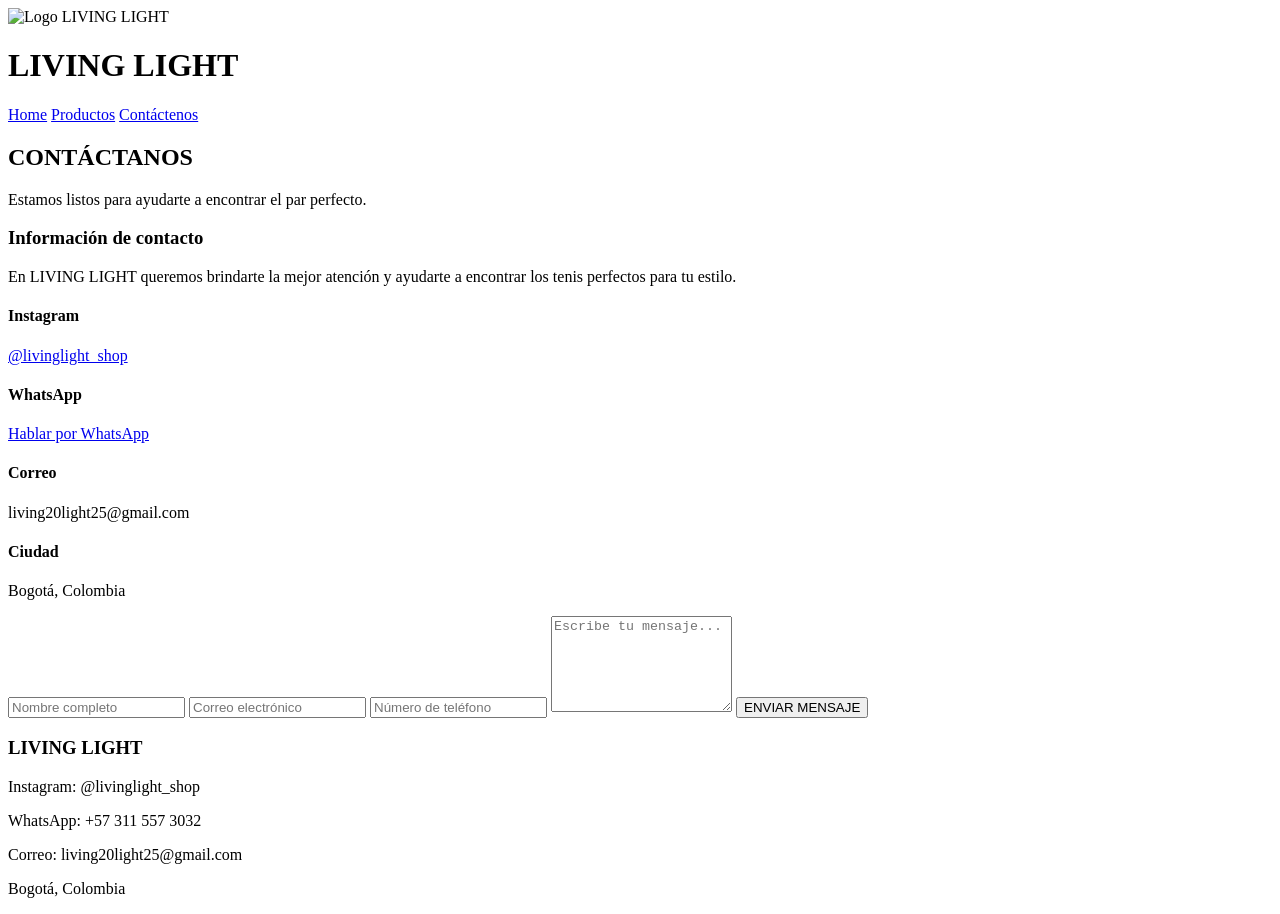
==== contacto.html @ a503811d "Add files via upload" ====
<!-- contacto.html -->

<!DOCTYPE html>
<html lang="es">

<head>
    <meta charset="UTF-8">
    <meta name="viewport" content="width=device-width, initial-scale=1.0">

    <title>Contáctenos | LIVING LIGHT</title>

    <link rel="stylesheet" href="css/styles.css">

    <!-- GOOGLE FONTS -->
    <link rel="preconnect" href="https://fonts.googleapis.com">
    <link href="https://fonts.googleapis.com/css2?family=Poppins:wght@300;400;500;600;700&display=swap" rel="stylesheet">
</head>

<body>

    <!-- ========================= -->
    <!-- HEADER -->
    <!-- ========================= -->

    <header class="header">

    <div class="logo">

        <img src="img/logo.png" alt="Logo LIVING LIGHT">

        <h1>LIVING LIGHT</h1>

    </div>

    <nav class="navbar">

        <a href="index.html">Home</a>

        <a href="productos.html">Productos</a>

        <a href="contacto.html">Contáctenos</a>

    </nav>

</header>


    <!-- ========================= -->
    <!-- HERO CONTACTO -->
    <!-- ========================= -->

    <section class="contact-hero">

        <h2>CONTÁCTANOS</h2>

        <p>
            Estamos listos para ayudarte a encontrar el par perfecto.
        </p>

    </section>


    <!-- ========================= -->
    <!-- CONTACTO -->
    <!-- ========================= -->

    <section class="contact-section">

        <div class="contact-container">


            <!-- INFORMACIÓN -->

            <div class="contact-info">

                <h3>Información de contacto</h3>

                <p>
                    En LIVING LIGHT queremos brindarte la mejor atención y ayudarte
                    a encontrar los tenis perfectos para tu estilo.
                </p>

                <div class="contact-box">

                    <h4>Instagram</h4>

                    <a href="https://www.instagram.com/livinglight_shop?igsh=MWU5bjk3N3hiM2N3dQ%3D%3D&utm_source=qr" target="_blank">
                        @livinglight_shop
                    </a>

                </div>


                <div class="contact-box">

                    <h4>WhatsApp</h4>

                    <a href="https://wa.link/cfffud" target="_blank">
                        Hablar por WhatsApp
                    </a>

                </div>


                <div class="contact-box">

                    <h4>Correo</h4>

                    <p>living20light25@gmail.com</p>

                </div>


                <div class="contact-box">

                    <h4>Ciudad</h4>

                    <p>Bogotá, Colombia</p>

                </div>

            </div>


            <!-- FORMULARIO -->

            <div class="contact-form">

                <form>

                    <input type="text" placeholder="Nombre completo" required>

                    <input type="email" placeholder="Correo electrónico" required>

                    <input type="tel" placeholder="Número de teléfono">

                    <textarea placeholder="Escribe tu mensaje..." rows="6"></textarea>

                    <button type="submit">
                        ENVIAR MENSAJE
                    </button>

                </form>

            </div>

        </div>

    </section>


    <!-- ========================= -->
    <!-- FOOTER -->
    <!-- ========================= -->

    <footer class="footer">

        <h3>LIVING LIGHT</h3>

        <p>Instagram: @livinglight_shop</p>
        <p>WhatsApp: +57 311 557 3032</p>
        <p>Correo: living20light25@gmail.com</p>
        <p>Bogotá, Colombia</p>

    </footer>

</body>
</html>
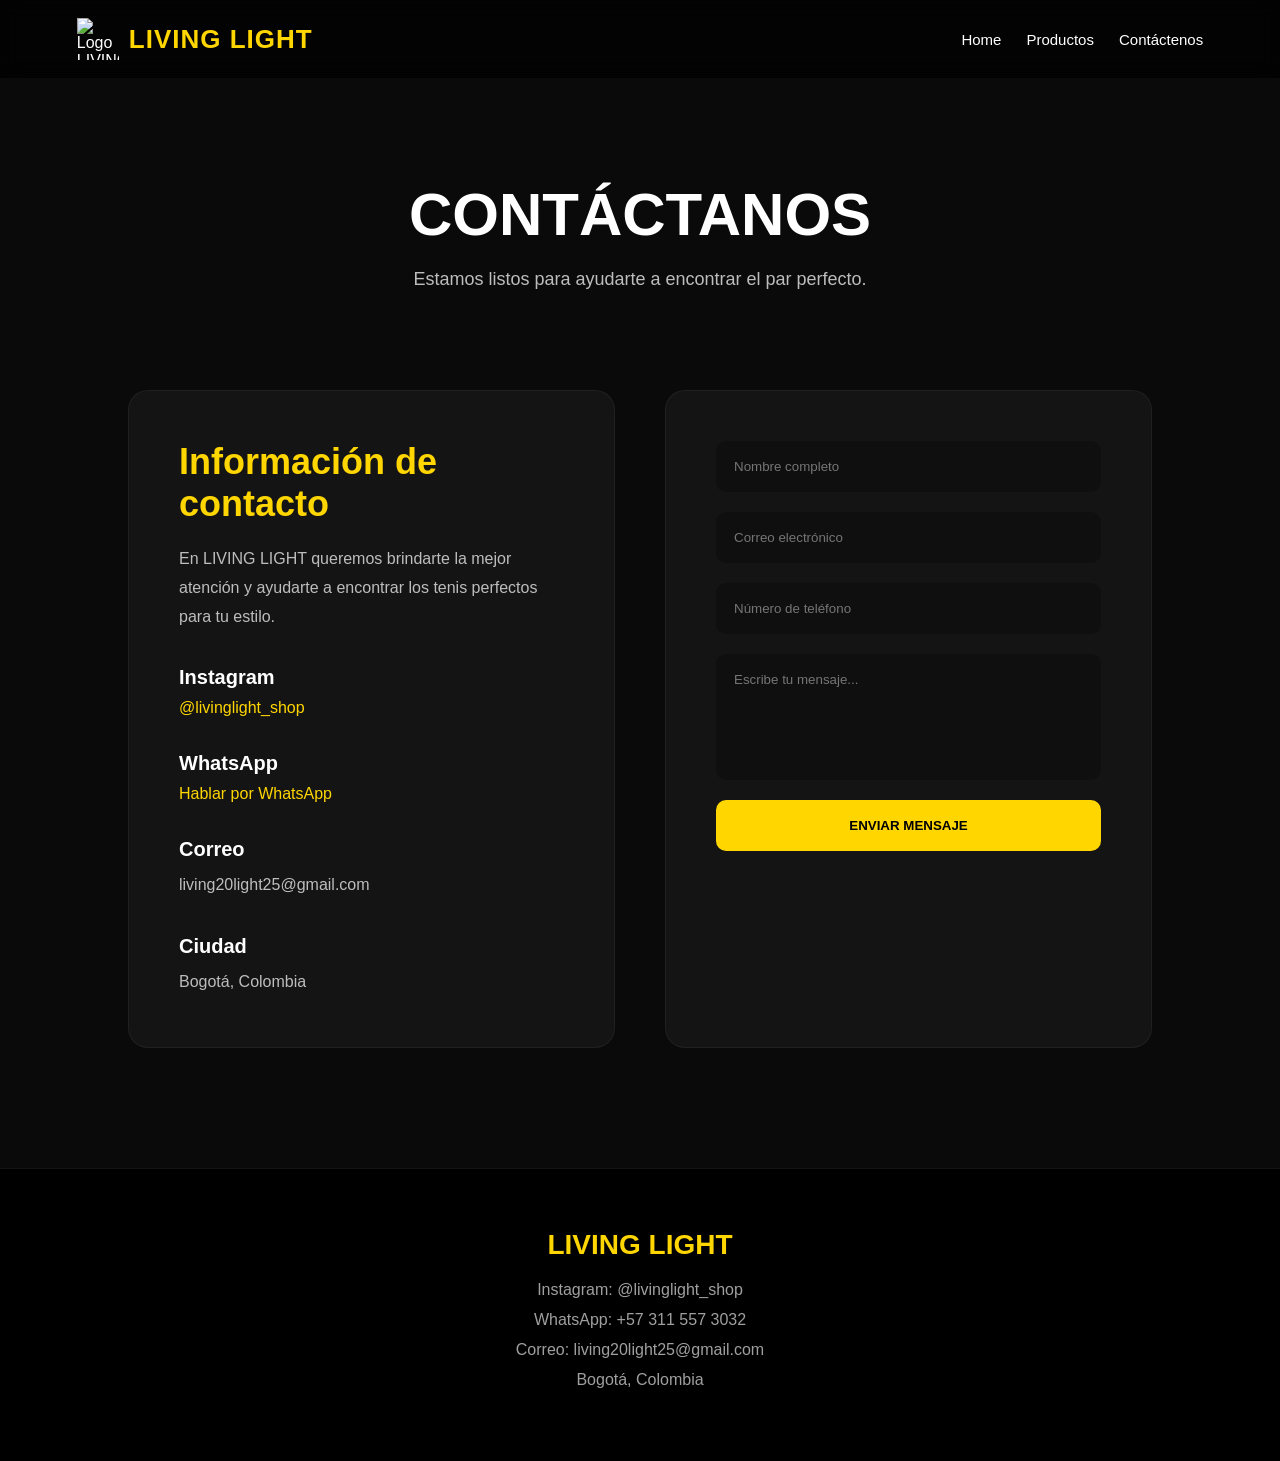
==== commit 128c3941: "Update contacto.html" ====
--- a/contacto.html
+++ b/contacto.html
@@ -9,7 +9,7 @@
 
     <title>Contáctenos | LIVING LIGHT</title>
 
-    <link rel="stylesheet" href="css/styles.css">
+    <link rel="stylesheet" href="styles.css">
 
     <!-- GOOGLE FONTS -->
     <link rel="preconnect" href="https://fonts.googleapis.com">
@@ -165,4 +165,4 @@
     </footer>
 
 </body>
-</html>+</html>
--- a/styles.css
+++ b/styles.css
@@ -0,0 +1,623 @@
+/* ========================= */
+/* RESET */
+/* ========================= */
+
+*{
+    margin: 0;
+    padding: 0;
+    box-sizing: border-box;
+}
+
+
+/* ========================= */
+/* BODY */
+/* ========================= */
+
+body{
+    font-family: 'Poppins', sans-serif;
+    background-color: #0a0a0a;
+    color: white;
+}
+
+
+/* ========================= */
+/* HEADER */
+/* ========================= */
+
+.header{
+    width: 100%;
+    padding: 18px 6%;
+
+    display: flex;
+    justify-content: space-between;
+    align-items: center;
+
+    position: fixed;
+    top: 0;
+    left: 0;
+
+    background-color: rgba(0,0,0,0.7);
+    backdrop-filter: blur(10px);
+
+    z-index: 1000;
+}
+
+
+/* ========================= */
+/* LOGO */
+/* ========================= */
+
+.logo{
+    display: flex;
+    align-items: center;
+    gap: 10px;
+
+    flex-shrink: 0;
+}
+
+.logo img{
+    width: 42px;
+    height: 42px;
+
+    object-fit: contain;
+
+    transition: 0.3s;
+}
+
+.logo img:hover{
+    transform: rotate(10deg) scale(1.1);
+}
+
+.logo h1{
+    font-size: 26px;
+    color: #FFD600;
+    letter-spacing: 1px;
+
+    white-space: nowrap;
+}
+
+
+/* ========================= */
+/* NAVBAR */
+/* ========================= */
+
+.navbar{
+    display: flex;
+    align-items: center;
+    gap: 25px;
+
+    flex-wrap: nowrap;
+}
+
+.navbar a{
+    color: white;
+    text-decoration: none;
+
+    font-size: 15px;
+    font-weight: 500;
+
+    transition: 0.3s;
+
+    position: relative;
+
+    white-space: nowrap;
+}
+
+.navbar a::after{
+    content: "";
+
+    width: 0%;
+    height: 2px;
+
+    background-color: #FFD600;
+
+    position: absolute;
+    left: 0;
+    bottom: -5px;
+
+    transition: 0.3s;
+}
+
+.navbar a:hover::after{
+    width: 100%;
+}
+
+.navbar a:hover{
+    color: #FFD600;
+}
+
+
+/* ========================= */
+/* HERO */
+/* ========================= */
+
+.hero{
+    width: 100%;
+    height: 100vh;
+
+    background-image:
+    linear-gradient(
+        rgba(0,0,0,0.65),
+        rgba(0,0,0,0.75)
+    ),
+    url('../img/banner.jpeg');
+
+    background-size: cover;
+    background-position: center;
+
+    display: flex;
+    justify-content: center;
+    align-items: center;
+
+    text-align: center;
+    padding: 0 10%;
+}
+
+.hero-content{
+    max-width: 900px;
+}
+
+.hero-content h2{
+    font-size: 72px;
+    line-height: 1.1;
+    margin-bottom: 25px;
+    font-weight: 700;
+}
+
+.hero-content p{
+    font-size: 18px;
+    color: #d1d1d1;
+    line-height: 1.8;
+    margin-bottom: 40px;
+}
+
+
+/* ========================= */
+/* BOTÓN */
+/* ========================= */
+
+.btn{
+    display: inline-block;
+
+    padding: 16px 40px;
+
+    background-color: #FFD600;
+    color: black;
+
+    text-decoration: none;
+    font-weight: 600;
+
+    border-radius: 8px;
+
+    transition: 0.3s;
+}
+
+.btn:hover{
+    transform: translateY(-5px);
+    background-color: white;
+}
+
+
+/* ========================= */
+/* INFO */
+/* ========================= */
+
+.info-section{
+    padding: 120px 10%;
+}
+
+.info-card{
+    background-color: #141414;
+
+    padding: 60px;
+
+    border-radius: 20px;
+
+    border: 1px solid rgba(255,255,255,0.05);
+}
+
+.info-card h3{
+    color: #FFD600;
+    font-size: 38px;
+    margin-bottom: 25px;
+}
+
+.info-card p{
+    color: #cfcfcf;
+    line-height: 2;
+    font-size: 16px;
+}
+
+
+/* ========================= */
+/* FEATURES */
+/* ========================= */
+
+.features{
+    padding: 120px 10%;
+}
+
+.features h2{
+    text-align: center;
+    font-size: 52px;
+    margin-bottom: 70px;
+    color: white;
+}
+
+.features-container{
+    display: grid;
+    grid-template-columns: repeat(2,1fr);
+    gap: 30px;
+}
+
+.feature-box{
+    background-color: #141414;
+
+    padding: 50px;
+
+    border-radius: 20px;
+
+    transition: 0.4s;
+
+    border: 1px solid rgba(255,255,255,0.05);
+}
+
+.feature-box:hover{
+    transform: translateY(-10px);
+
+    border: 1px solid #FFD600;
+}
+
+.feature-box h3{
+    color: #FFD600;
+    margin-bottom: 15px;
+    font-size: 24px;
+}
+
+.feature-box p{
+    color: #bdbdbd;
+    line-height: 1.8;
+}
+
+
+/* ========================= */
+/* FOOTER */
+/* ========================= */
+
+.footer{
+    background-color: black;
+
+    padding: 60px 10%;
+
+    text-align: center;
+
+    border-top: 1px solid rgba(255,255,255,0.08);
+}
+
+.footer h3{
+    color: #FFD600;
+    margin-bottom: 20px;
+    font-size: 28px;
+}
+
+.footer p{
+    color: #9f9f9f;
+    margin: 12px 0;
+}
+
+
+/* ========================= */
+/* HERO PRODUCTOS */
+/* ========================= */
+
+.products-hero{
+    width: 100%;
+    padding: 180px 10% 100px;
+
+    text-align: center;
+}
+
+.products-hero h2{
+    font-size: 60px;
+    margin-bottom: 20px;
+}
+
+.products-hero p{
+    color: #bdbdbd;
+    font-size: 18px;
+}
+
+
+/* ========================= */
+/* PRODUCTS */
+/* ========================= */
+
+.products-section{
+    padding: 0 10% 120px;
+}
+
+.products-container{
+    display: grid;
+    grid-template-columns: repeat(3,1fr);
+    gap: 35px;
+}
+
+
+/* ========================= */
+/* PRODUCT CARD */
+/* ========================= */
+
+.product-card{
+    background-color: #141414;
+
+    border-radius: 20px;
+
+    overflow: hidden;
+
+    transition: 0.4s;
+
+    border: 1px solid rgba(255,255,255,0.05);
+}
+
+.product-card:hover{
+    transform: translateY(-10px);
+
+    border: 1px solid #FFD600;
+}
+
+
+/* ========================= */
+/* PRODUCT IMAGE */
+/* ========================= */
+
+.product-card img{
+    width: 100%;
+    height: 380px;
+
+    object-fit: cover;
+
+    transition: 0.4s;
+}
+
+.product-card:hover img{
+    transform: scale(1.05);
+}
+
+
+/* ========================= */
+/* PRODUCT INFO */
+/* ========================= */
+
+.product-info{
+    padding: 30px;
+}
+
+.product-info h3{
+    font-size: 24px;
+    margin-bottom: 15px;
+}
+
+.price{
+    color: #FFD600;
+
+    font-size: 24px;
+    font-weight: 600;
+
+    margin-bottom: 15px;
+}
+
+.product-info p{
+    color: #bdbdbd;
+    line-height: 1.8;
+}
+
+.sizes{
+    margin-top: 15px;
+    color: white;
+    font-weight: 500;
+}
+
+
+/* ========================= */
+/* HERO CONTACTO */
+/* ========================= */
+
+.contact-hero{
+    width: 100%;
+    padding: 180px 10% 100px;
+
+    text-align: center;
+}
+
+.contact-hero h2{
+    font-size: 60px;
+    margin-bottom: 20px;
+}
+
+.contact-hero p{
+    color: #bdbdbd;
+    font-size: 18px;
+}
+
+
+/* ========================= */
+/* CONTACT SECTION */
+/* ========================= */
+
+.contact-section{
+    padding: 0 10% 120px;
+}
+
+.contact-container{
+    display: grid;
+    grid-template-columns: repeat(2,1fr);
+    gap: 50px;
+}
+
+
+/* ========================= */
+/* CONTACT INFO */
+/* ========================= */
+
+.contact-info{
+    background-color: #141414;
+
+    padding: 50px;
+
+    border-radius: 20px;
+
+    border: 1px solid rgba(255,255,255,0.05);
+}
+
+.contact-info h3{
+    font-size: 36px;
+    margin-bottom: 20px;
+
+    color: #FFD600;
+}
+
+.contact-info p{
+    color: #bdbdbd;
+    line-height: 1.8;
+}
+
+
+/* ========================= */
+/* CONTACT BOX */
+/* ========================= */
+
+.contact-box{
+    margin-top: 35px;
+}
+
+.contact-box h4{
+    color: white;
+    margin-bottom: 10px;
+    font-size: 20px;
+}
+
+.contact-box a{
+    color: #FFD600;
+    text-decoration: none;
+    transition: 0.3s;
+}
+
+.contact-box a:hover{
+    color: white;
+}
+
+
+/* ========================= */
+/* FORMULARIO */
+/* ========================= */
+
+.contact-form{
+    background-color: #141414;
+
+    padding: 50px;
+
+    border-radius: 20px;
+
+    border: 1px solid rgba(255,255,255,0.05);
+}
+
+.contact-form form{
+    display: flex;
+    flex-direction: column;
+}
+
+.contact-form input,
+.contact-form textarea{
+    margin-bottom: 20px;
+
+    padding: 18px;
+
+    border: none;
+    outline: none;
+
+    background-color: #0f0f0f;
+
+    color: white;
+
+    border-radius: 10px;
+
+    font-family: 'Poppins', sans-serif;
+}
+
+.contact-form textarea{
+    resize: none;
+}
+
+
+/* ========================= */
+/* BUTTON */
+/* ========================= */
+
+.contact-form button{
+    padding: 18px;
+
+    background-color: #FFD600;
+
+    color: black;
+
+    border: none;
+
+    border-radius: 10px;
+
+    font-weight: 600;
+
+    cursor: pointer;
+
+    transition: 0.3s;
+}
+
+.contact-form button:hover{
+    background-color: white;
+
+    transform: translateY(-5px);
+}
+
+
+/* ========================= */
+/* RESPONSIVE */
+/* ========================= */
+
+@media(max-width: 900px){
+
+    .hero-content h2{
+        font-size: 45px;
+    }
+
+    .products-hero h2{
+        font-size: 42px;
+    }
+
+    .contact-hero h2{
+        font-size: 42px;
+    }
+
+    .features-container{
+        grid-template-columns: 1fr;
+    }
+
+    .products-container{
+        grid-template-columns: 1fr;
+    }
+
+    .contact-container{
+        grid-template-columns: 1fr;
+    }
+
+    .header{
+        padding: 18px 5%;
+    }
+
+    .navbar{
+        gap: 15px;
+    }
+
+    .logo h1{
+        font-size: 20px;
+    }
+
+}
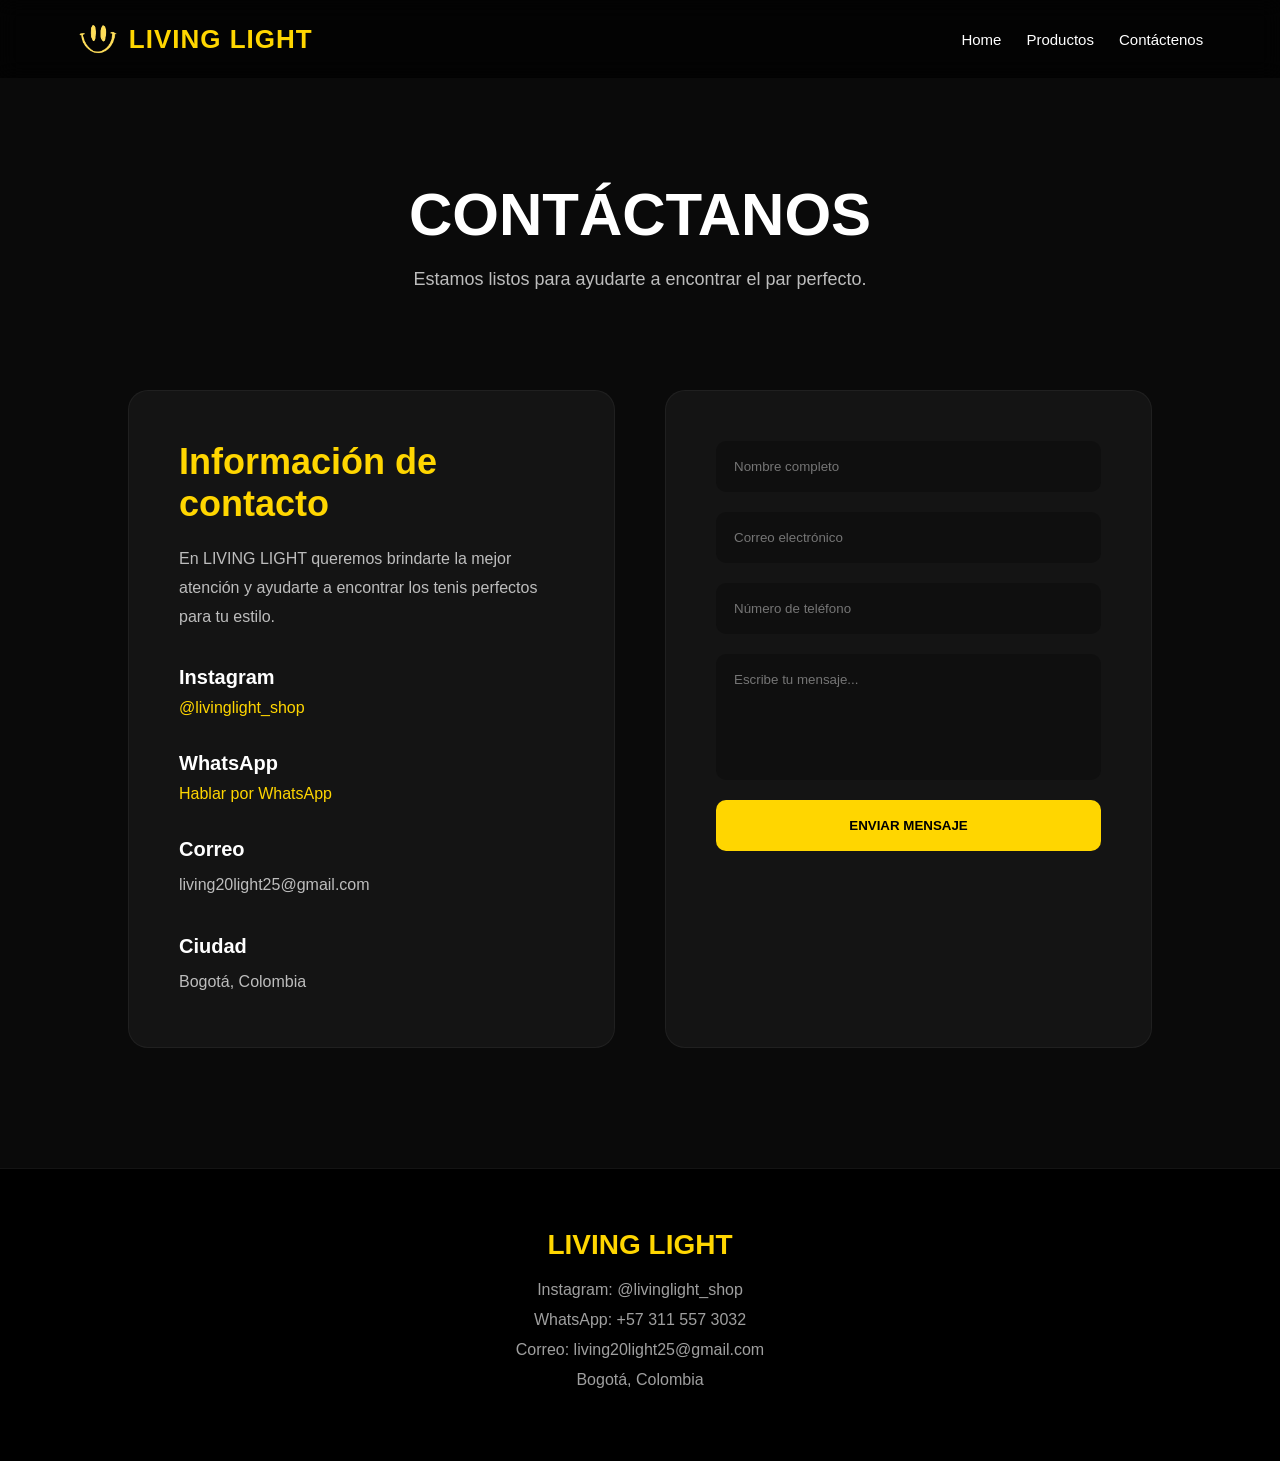
==== commit f7d0327c: "Update contacto.html structure and content" ====
--- a/contacto.html
+++ b/contacto.html
@@ -26,7 +26,7 @@
 
     <div class="logo">
 
-        <img src="img/logo.png" alt="Logo LIVING LIGHT">
+        <img src="logo.png" alt="Logo LIVING LIGHT">
 
         <h1>LIVING LIGHT</h1>
 
